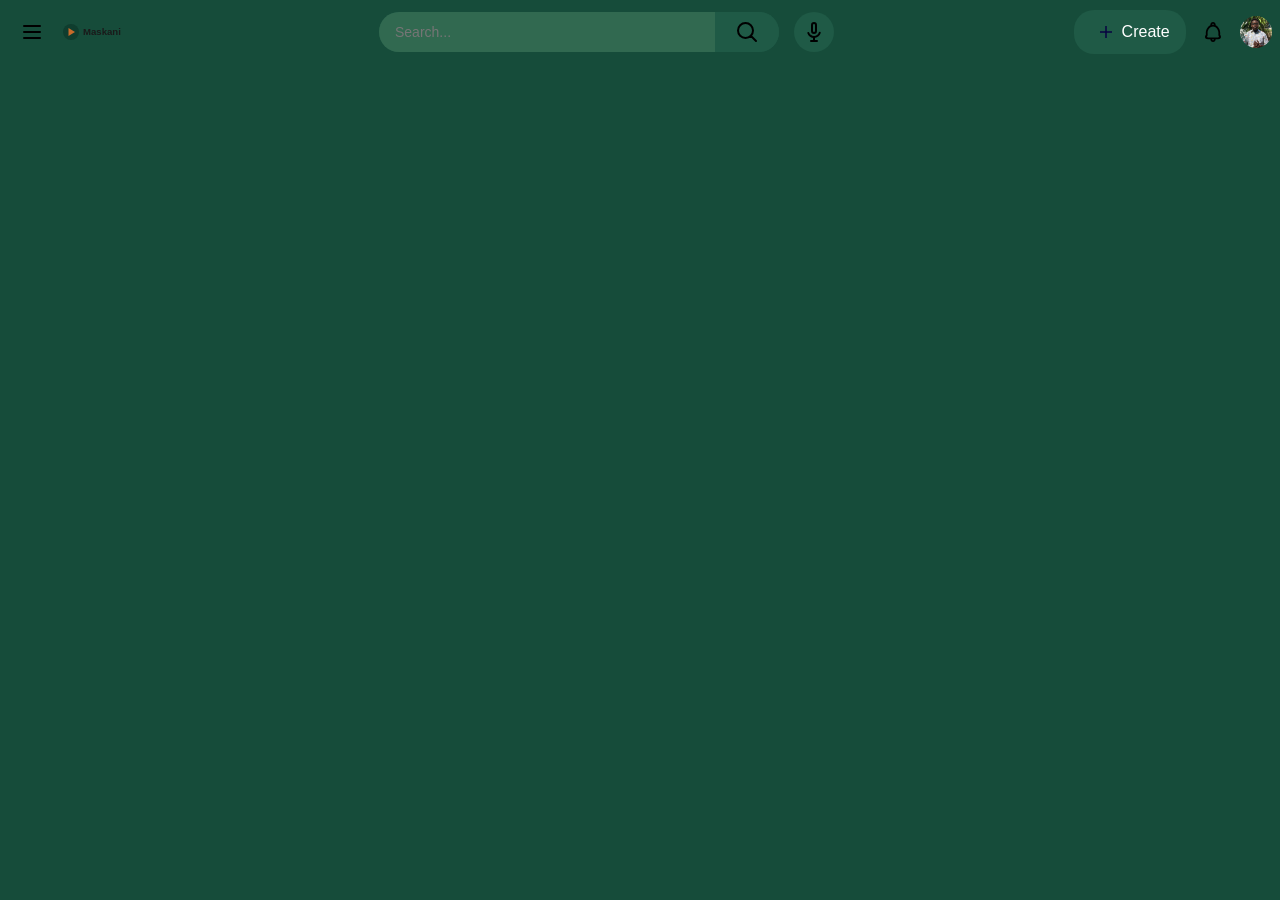
==== youtube/index.html @ ced5d8c9 "Done: With the header" ====
<!doctype html>
<html lang="en">
  <head>
    <meta charset="UTF-8" />
    <meta name="viewport" content="width=device-width, initial-scale=1.0" />
    <link rel="stylesheet" href="style.css" />
    <title>Maskani</title>
  </head>
  <body>
    <!-- Header -->
    <header>
      <!-- Logo -->
      <section class="logo_section">
        <button type="button">
          <img src="./assets/hamburger.svg" alt="hamburger icon" />
        </button>
        <a href="#" class="logo">
          <img src="./assets/maskani_logo.svg" alt="Maskani logo icon" />
        </a>
      </section>
      <!-- Search area -->
      <section class="search_area">
        <form>
          <input
            type="text"
            name="searched_name"
            id="searched_name"
            placeholder="Search..."
          />
          <button type="submit">
            <img src="./assets/search.svg" alt="search icon" />
          </button>
        </form>
        <button type="button">
          <img src="./assets/mic.svg" alt="mic search icon" />
        </button>
      </section>
      <!-- Profile area -->
      <section class="profile_area">
        <div class="create_btn">
          <img src="./assets/add.svg" alt="create icon" />
          <span>Create</span>
        </div>

        <img src="./assets/notifications.svg" alt="notifications icon" />

        <button type="button" class="user_profile">
          <img src="./assets/me.jpg" alt="user's profile icon" />
        </button>
      </section>
    </header>
    <div>
      <!-- Side Panel -->
      <aside></aside>
      <!-- Main -->
      <main></main>
    </div>
  </body>
</html>
---- youtube/style.css ----
/* ---------------- Color Scheme ---------------- */
:root {
  --primary: #164c3a;
  --secondary: #1F5A46;
  --soft-green: #316950;
  --hover-focus: #0d5740;
  --white: #ffffff;
}

/* ---------------- Resetting styles ---------------- */
* {
  margin: 0;
  padding: 0;
  box-sizing: border-box;
}

button {
  background: none;
  border: none;
  cursor: pointer;
  display: flex;
  align-items: center;
}

body {
  font-family: Arial, sans-serif;
  background-color: var(--primary); /* Changed background so the header stands out */
}

/* ---------------- Header Section ---------------- */
header {
  display: flex;
  align-items: center;
  justify-content: space-between;
  padding: 0 20px;
  height: 64px;
  color: white;
}

/* This targets all three main sections in the header */
header section {
  display: flex;
  align-items: center;
  gap: 15px;
}

/* Standardizing icon sizes */
header img {
  height: 24px;
}

/* Logo Section */
.logo {
  display: flex;
  align-items: center;
}

/* Search Area */
.search_area form {
  display: flex;
  align-items: center;
  background: var(--secondary);
  border-radius: 40px;
  overflow: hidden;
  width: 400px;
}

.search_area input {
  background: var(--soft-green);
  height: 40px;
  outline: none;
  border: none;
  padding: 0 16px;
  flex: 1;
  font-size: 14px;
}

.search_area button[type="submit"] {
  height: 40px;
  background: var(--secondary);
  padding: 0 20px;
}

/* Mic button style */
.search_area > button[type="button"] {
  height: 40px;
  width: 40px;
  border-radius: 50%;
  background: var(--secondary);
  justify-content: center;
}

/* Profile Area Customization */
.profile_area {
  display: flex;
  align-items: center;
  justify-content: space-between;
  width: 15%;
}
.profile_area .create_btn {
  display: flex;
  align-items: center;
  justify-content: space-evenly;
  gap: 5%;
  background: var(--secondary);
  padding: 10px 20px;
  border-radius: 20px;
}

.user_profile img {
  border-radius: 50%;
  width: 32px;
  height: 32px;
}
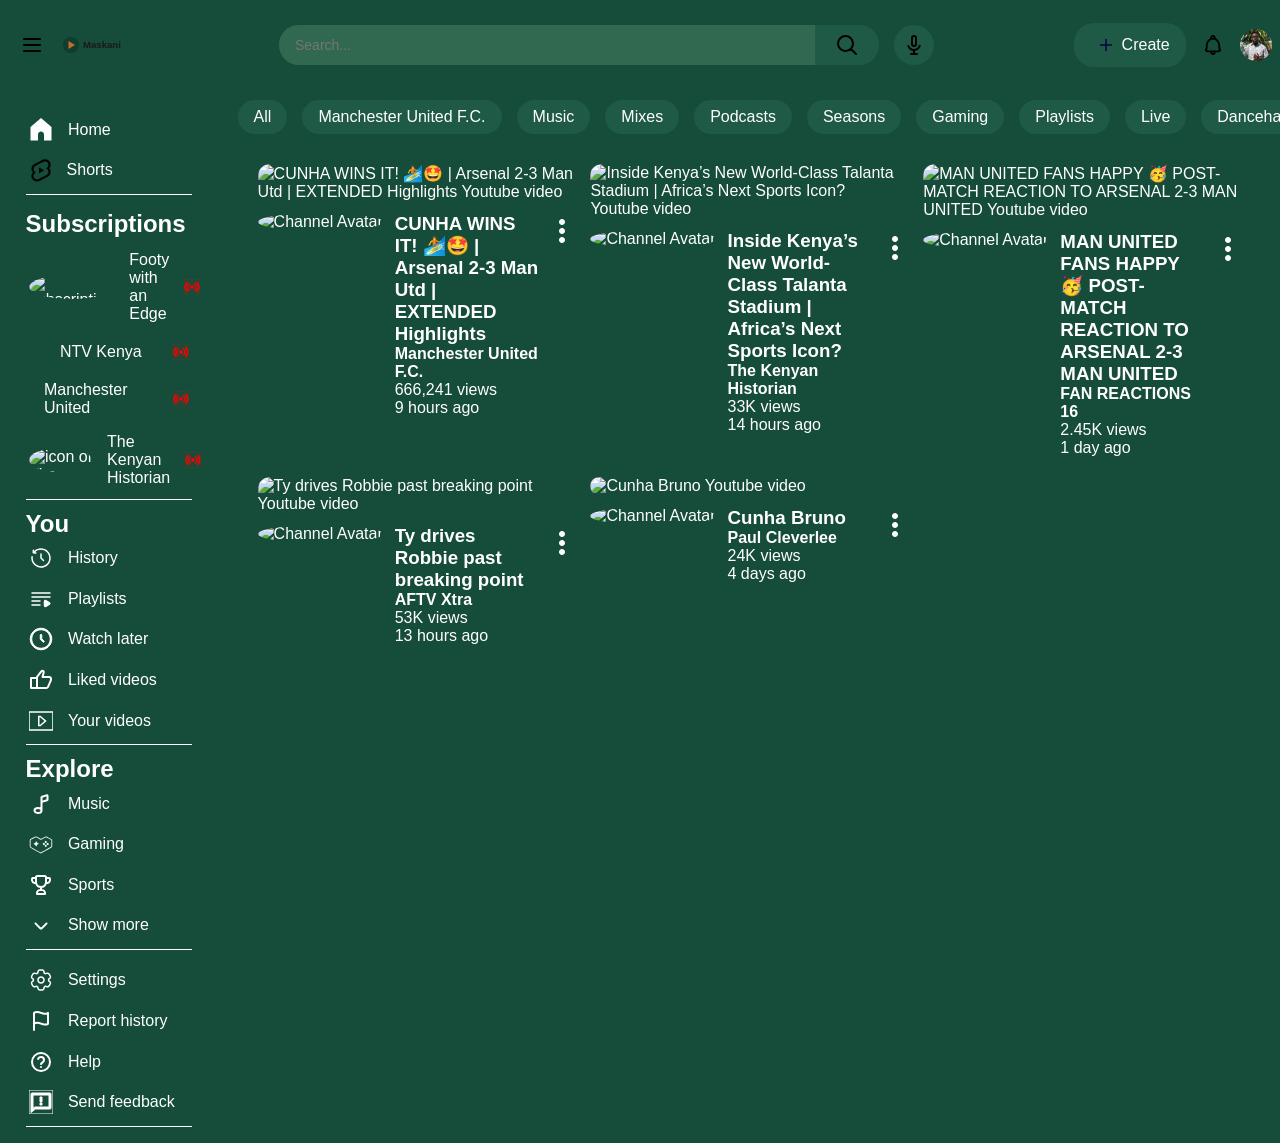
==== commit dfac22dd: "Done: The sidebar and main panel" ====
--- a/youtube/index.html
+++ b/youtube/index.html
@@ -49,11 +49,311 @@
         </button>
       </section>
     </header>
-    <div>
+    <div class="content_body">
       <!-- Side Panel -->
-      <aside></aside>
+      <aside>
+        <section class="navigation">
+          <div>
+            <img src="./assets/home.svg" alt="youtube home icon" />
+            <p>Home</p>
+          </div>
+          <div>
+            <img src="./assets/shorts_black.png" alt="youtube shorts icon" />
+            <p>Shorts</p>
+          </div>
+        </section>
+        <section class="subscriptions">
+          <h2>Subscriptions</h2>
+          <div>
+            <img
+              src="https://yt3.googleusercontent.com/XsuWlxRktIeP_JU7_lpC08WMM49f12h-vGqWq9CHZ5HV76GjcE4D1ZpHOHjFo29uQURJ4eW4Vqc=s160-c-k-c0x00ffffff-no-rj"
+              alt="subscription channel icon"
+            />
+            <p>Footy with an Edge</p>
+            <img
+              src="./assets/broadcast.svg"
+              alt="broadcast icon"
+              class="broadcast_icon"
+            />
+          </div>
+          <div>
+            <img
+              src="https://yt3.googleusercontent.com/BXqMO9VfeJGnU-D-0jdB-jVrbYXqFN4QX0ipmbF2QNKdy5nH6QZ3Sc4n0KIsOxbdXuTwGdGWfw=s160-c-k-c0x00ffffff-no-rj"
+              alt=""
+            />
+            <p>NTV Kenya</p>
+            <img
+              src="./assets/broadcast.svg"
+              alt="broadcast icon"
+              class="broadcast_icon"
+            />
+          </div>
+          <div>
+            <img
+              src="https://yt3.googleusercontent.com/uQw5PHvOQQknVElVANpy5E_j7Wq0v9nBA_okGFoCe4OkhqMzv4TONA8lWnLzOwwzslJ-Yflv=s160-c-k-c0x00ffffff-no-rj"
+              alt=""
+            />
+            <p>Manchester United</p>
+            <img
+              src="./assets/broadcast.svg"
+              alt="broadcast icon"
+              class="broadcast_icon"
+            />
+          </div>
+          <div>
+            <img
+              src="https://yt3.googleusercontent.com/ATxuinCTwu-uK-LXLjF-MwKmXaqrn1IqIWMROAy4TNAT9kHEiAZykdkxZx7y4TbR-nRfa4etLg=s160-c-k-c0x00ffffff-no-rj"
+              alt="icon of The Kenyan Historian channel"
+            />
+            <p>The Kenyan Historian</p>
+            <img
+              src="./assets/broadcast.svg"
+              alt="broadcast icon"
+              class="broadcast_icon"
+            />
+          </div>
+        </section>
+        <section class="you">
+          <h2>You</h2>
+          <div>
+            <img src="./assets/history.svg" alt="youtube home icon" />
+            <p>History</p>
+          </div>
+          <div>
+            <img src="./assets/playlist.svg" alt="youtube home icon" />
+            <p>Playlists</p>
+          </div>
+          <div>
+            <img src="./assets/clock.svg" alt="youtube home icon" />
+            <p>Watch later</p>
+          </div>
+          <div>
+            <img src="./assets/thumb-up.svg" alt="youtube home icon" />
+            <p>Liked videos</p>
+          </div>
+          <div>
+            <img src="./assets/video.svg" alt="youtube home icon" />
+            <p>Your videos</p>
+          </div>
+        </section>
+        <section class="explore">
+          <h2>Explore</h2>
+          <div>
+            <img src="./assets/music.svg" alt="youtube home icon" />
+            <p>Music</p>
+          </div>
+          <div>
+            <img src="./assets/gaming.svg" alt="youtube home icon" />
+            <p>Gaming</p>
+          </div>
+          <div>
+            <img src="./assets/trophy.svg" alt="youtube home icon" />
+            <p>Sports</p>
+          </div>
+          <div>
+            <img src="./assets/arrow-down.svg" alt="youtube home icon" />
+            <p>Show more</p>
+          </div>
+        </section>
+        <section class="settings">
+          <div>
+            <img src="./assets/settings.svg" alt="youtube home icon" />
+            <p>Settings</p>
+          </div>
+          <div>
+            <img src="./assets/flag.svg" alt="youtube home icon" />
+            <p>Report history</p>
+          </div>
+          <div>
+            <img src="./assets/help.svg" alt="youtube home icon" />
+            <p>Help</p>
+          </div>
+          <div>
+            <img src="./assets/feedback.svg" alt="youtube home icon" />
+            <p>Send feedback</p>
+          </div>
+        </section>
+      </aside>
       <!-- Main -->
-      <main></main>
+      <main>
+        <div class="categories_bar">
+          <div class="category_item">All</div>
+          <div class="category_item">Manchester United F.C.</div>
+          <div class="category_item">Music</div>
+          <div class="category_item">Mixes</div>
+          <div class="category_item">Podcasts</div>
+          <div class="category_item">Seasons</div>
+          <div class="category_item">Gaming</div>
+          <div class="category_item">Playlists</div>
+          <div class="category_item">Live</div>
+          <div class="category_item">Dancehall</div>
+          <div class="category_item">African Music</div>
+          <div class="category_item">Intelligence</div>
+          <div class="category_item">Psychology</div>
+          <div class="category_item">Chess</div>
+          <div class="category_item">Programming</div>
+          <div class="category_item">Science & Technology</div>
+          <div class="category_item">Travel</div>
+          <div class="category_item">Health & Fitness</div>
+          <div class="category_item">Comedy</div>
+          <div class="category_item">News</div>
+        </div>
+        <div class="videos">
+          <div class="video_item">
+            <div>
+              <img
+                class="video_img"
+                src="https://i.ytimg.com/vi/8I4Vov6p1jI/hq720.jpg?sqp=-oaymwEcCNAFEJQDSFXyq4qpAw4IARUAAIhCGAFwAcABBg==&rs=AOn4CLDqfICnHZ2ANGAN02NIiOpJx0h5Lw"
+                alt="CUNHA WINS IT! 🏄🤩 | Arsenal 2-3 Man Utd | EXTENDED Highlights Youtube video"
+              />
+            </div>
+            <div class="video_description">
+              <div>
+                <img
+                  src="https://yt3.googleusercontent.com/uQw5PHvOQQknVElVANpy5E_j7Wq0v9nBA_okGFoCe4OkhqMzv4TONA8lWnLzOwwzslJ-Yflv=s160-c-k-c0x00ffffff-no-rj"
+                  alt="Channel Avatar"
+                />
+              </div>
+              <div>
+                <h3>
+                  CUNHA WINS IT! 🏄🤩 | Arsenal 2-3 Man Utd | EXTENDED
+                  Highlights
+                </h3>
+                <h4>Manchester United F.C.</h4>
+                <div>
+                  <p>666,241 views</p>
+                  <p>9 hours ago</p>
+                </div>
+              </div>
+              <div>
+                <img src="./assets/dots.svg" alt="Options" />
+              </div>
+            </div>
+          </div>
+
+          <div class="video_item">
+            <div>
+              <img
+                class="video_img"
+                src="https://i.ytimg.com/vi/qbU3euAaPuo/hq720.jpg?sqp=-oaymwEcCNAFEJQDSFXyq4qpAw4IARUAAIhCGAFwAcABBg==&rs=AOn4CLD5NZy5iUtoDcyKB3Xdhj9Ks6ZDjA"
+                alt="Inside Kenya’s New World-Class Talanta Stadium | Africa’s Next Sports Icon? Youtube video"
+              />
+            </div>
+            <div class="video_description">
+              <div>
+                <img
+                  src="https://yt3.googleusercontent.com/ATxuinCTwu-uK-LXLjF-MwKmXaqrn1IqIWMROAy4TNAT9kHEiAZykdkxZx7y4TbR-nRfa4etLg=s160-c-k-c0x00ffffff-no-rj"
+                  alt="Channel Avatar"
+                />
+              </div>
+              <div>
+                <h3>
+                  Inside Kenya’s New World-Class Talanta Stadium | Africa’s Next
+                  Sports Icon?
+                </h3>
+                <h4>The Kenyan Historian</h4>
+                <div>
+                  <p>33K views</p>
+                  <p>14 hours ago</p>
+                </div>
+              </div>
+              <div>
+                <img src="./assets/dots.svg" alt="Options" />
+              </div>
+            </div>
+          </div>
+
+          <div class="video_item">
+            <div>
+              <img
+                class="video_img"
+                src="https://i.ytimg.com/vi/zSeqVA9MsfA/hq720.jpg?sqp=-oaymwEcCNAFEJQDSFXyq4qpAw4IARUAAIhCGAFwAcABBg==&rs=AOn4CLDRgSA_qW2IqdHMJErBhK0gRVRt9w"
+                alt="MAN UNITED FANS HAPPY 🥳 POST-MATCH REACTION TO ARSENAL 2-3 MAN UNITED Youtube video"
+              />
+            </div>
+            <div class="video_description">
+              <div>
+                <img
+                  src="https://yt3.googleusercontent.com/zlRsmao2vLIu3iRtGbNSZfdWKqVVrmVV5GtyBO-GHjHCP46zMhiY5cLrxstgArUxu30_5jIjxog=s160-c-k-c0x00ffffff-no-rj"
+                  alt="Channel Avatar"
+                />
+              </div>
+              <div>
+                <h3>
+                  MAN UNITED FANS HAPPY 🥳 POST-MATCH REACTION TO ARSENAL 2-3
+                  MAN UNITED
+                </h3>
+                <h4>FAN REACTIONS 16</h4>
+                <div>
+                  <p>2.45K views</p>
+                  <p>1 day ago</p>
+                </div>
+              </div>
+              <div>
+                <img src="./assets/dots.svg" alt="Options" />
+              </div>
+            </div>
+          </div>
+
+          <div class="video_item">
+            <div>
+              <img
+                class="video_img"
+                src="https://i.ytimg.com/vi/ubQwHJWCBM0/hq720.jpg?sqp=-oaymwEcCNAFEJQDSFXyq4qpAw4IARUAAIhCGAFwAcABBg==&rs=AOn4CLAHGQLpi_MKxA-XgcsPsvaNWzBjHQ"
+                alt="Ty drives Robbie past breaking point Youtube video"
+              />
+            </div>
+            <div class="video_description">
+              <div>
+                <img
+                  src="https://yt3.googleusercontent.com/gZkh4agIpOR393g65L3plhEJJfFmItIwSwi9YGoxs-Rag0_WTltRn4rcmtA3oR04vxaiL8SugWc=s160-c-k-c0x00ffffff-no-rj"
+                  alt="Channel Avatar"
+                />
+              </div>
+              <div>
+                <h3>Ty drives Robbie past breaking point</h3>
+                <h4>AFTV Xtra</h4>
+                <div>
+                  <p>53K views</p>
+                  <p>13 hours ago</p>
+                </div>
+              </div>
+              <div>
+                <img src="./assets/dots.svg" alt="Options" />
+              </div>
+            </div>
+          </div>
+
+          <div class="video_item">
+            <div>
+              <img
+                class="video_img"
+                src="https://i.ytimg.com/vi/lWLlvYZEWug/hq720.jpg?sqp=-oaymwEcCNAFEJQDSFXyq4qpAw4IARUAAIhCGAFwAcABBg==&rs=AOn4CLAVaUemZ2HybhKSpQqKV0uUR7aY8w"
+                alt="Cunha Bruno Youtube video"
+              />
+            </div>
+            <div class="video_description">
+              <div>
+                <img
+                  src="https://yt3.googleusercontent.com/G0UzOnmeuJ_3EE2KVCHxTFRjxNJo7sCZ9Uvu1_fxQT64OspNIOHftaE26d3Jn5nJFidg_gC_qg=s160-c-k-c0x00ffffff-no-rj"
+                  alt="Channel Avatar"
+                />
+              </div>
+              <div>
+                <h3>Cunha Bruno</h3>
+                <h4>Paul Cleverlee</h4>
+                <div>
+                  <p>24K views</p>
+                  <p>4 days ago</p>
+                </div>
+              </div>
+              <div>
+                <img src="./assets/dots.svg" alt="Options" />
+              </div>
+            </div>
+          </div>
+        </div>
+      </main>
     </div>
   </body>
 </html>
--- a/youtube/style.css
+++ b/youtube/style.css
@@ -3,7 +3,7 @@
   --primary: #164c3a;
   --secondary: #1F5A46;
   --soft-green: #316950;
-  --hover-focus: #0d5740;
+  --hover-focus: #217259;
   --white: #ffffff;
 }
 
@@ -14,6 +14,17 @@
   box-sizing: border-box;
 }
 
+body {
+  font-family: Arial, sans-serif;
+  background-color: var(--primary);
+  color: white;
+}
+
+/* Standardizing icon n buttons */
+img {
+  height: 24px;
+}
+
 button {
   background: none;
   border: none;
@@ -22,19 +33,13 @@
   align-items: center;
 }
 
-body {
-  font-family: Arial, sans-serif;
-  background-color: var(--primary); /* Changed background so the header stands out */
-}
-
 /* ---------------- Header Section ---------------- */
 header {
   display: flex;
   align-items: center;
   justify-content: space-between;
   padding: 0 20px;
-  height: 64px;
-  color: white;
+  height: 10vh;
 }
 
 /* This targets all three main sections in the header */
@@ -44,11 +49,6 @@
   gap: 15px;
 }
 
-/* Standardizing icon sizes */
-header img {
-  height: 24px;
-}
-
 /* Logo Section */
 .logo {
   display: flex;
@@ -62,11 +62,12 @@
   background: var(--secondary);
   border-radius: 40px;
   overflow: hidden;
-  width: 400px;
+  width: 600px;
 }
 
 .search_area input {
   background: var(--soft-green);
+  color: white;
   height: 40px;
   outline: none;
   border: none;
@@ -111,4 +112,113 @@
   border-radius: 50%;
   width: 32px;
   height: 32px;
+}
+
+.content_body {
+  display: flex;
+}
+
+/* ---------------- Aside Section ---------------- */
+aside {
+  display: flex;
+  flex-direction: column;
+  width: 17%;
+  min-height: 90vh;
+  padding: 1% 2%;
+  overflow: scroll;
+}
+
+aside section {
+  display: flex;
+  flex-direction: column;
+  padding: 2% 0;
+  margin: 2% 0;
+  cursor: pointer;
+  border-bottom: 1px solid white;
+}
+
+aside section div {
+  display: flex;
+  flex-direction: row;
+  align-items: center;
+  padding: 5% 2%;
+  gap: 15px;
+}
+
+aside section div:hover {
+  background: var(--hover-focus);
+}
+
+.subscriptions h2{
+  margin: 3% 0;
+}
+
+.subscriptions div {
+  display: flex;
+  justify-content: space-between;
+}
+
+.subscriptions img:nth-child(1) {
+  border-radius: 50%;
+}
+
+.subscriptions img:nth-child(3) {
+  height: 16px;
+}
+
+/* ---------------- Main Content Section ---------------- */
+main {
+  flex: 1;
+  padding: 0 20px;
+  min-height: 90vh;
+  overflow: hidden;
+}
+
+.categories_bar {
+  display: flex;
+  text-wrap: nowrap;
+  gap: 15px;
+  padding: 10px 0;
+}
+
+.category_item {
+  background: var(--secondary);
+  padding: 8px 16px;
+  border-radius: 20px;
+  cursor: pointer;
+}
+.videos {
+  display: grid;
+  grid-template-columns: repeat(auto-fill, minmax(300px, 1fr));
+  gap: 20px 16px;
+  padding: 20px;
+}
+
+.video_img {
+  width: 100%;
+  height: fit-content;
+  object-fit: cover;
+  border-radius: 12px;
+  margin-bottom: 12px;
+}
+
+.video_description {
+  display: flex;
+  justify-content: space-between;
+  gap: 12px;
+}
+.video_description div:nth-child(2) {
+  flex: 1;
+}
+/* Size the avatar specifically */
+.video_description img:first-of-type {
+  width: 36px;
+  height: 36px;
+  border-radius: 50%;
+}
+
+/* Target the "dots" menu icon */
+.video_description div:last-child img {
+  width: 24px;
+  cursor: pointer;
 }
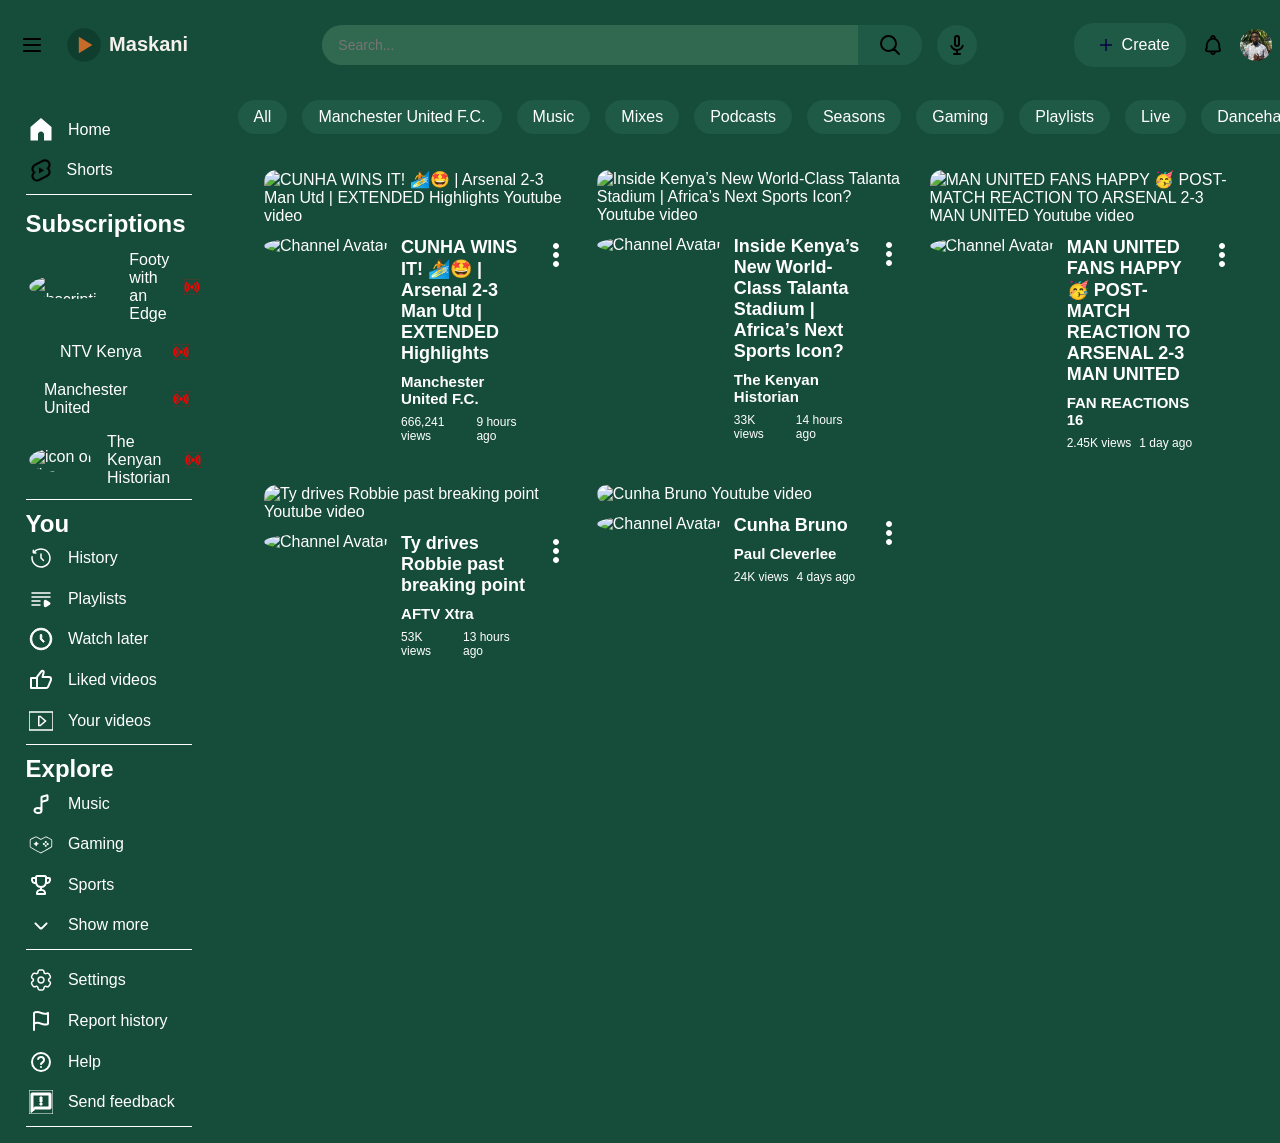
==== commit 964c07fa: "Finalize the thumbnails and logo" ====
--- a/youtube/index.html
+++ b/youtube/index.html
@@ -199,7 +199,11 @@
           <div class="category_item">News</div>
         </div>
         <div class="videos">
-          <div class="video_item">
+          <a
+            href="https://www.youtube.com/watch?v=8I4Vov6p1jI&pp=0gcJCYcKAYcqIYzv"
+            target="_blank"
+            class="video_item"
+          >
             <div>
               <img
                 class="video_img"
@@ -220,7 +224,7 @@
                   Highlights
                 </h3>
                 <h4>Manchester United F.C.</h4>
-                <div>
+                <div class="video_time">
                   <p>666,241 views</p>
                   <p>9 hours ago</p>
                 </div>
@@ -229,9 +233,13 @@
                 <img src="./assets/dots.svg" alt="Options" />
               </div>
             </div>
-          </div>
-
-          <div class="video_item">
+          </a>
+
+          <a
+            href="https://www.youtube.com/watch?v=qbU3euAaPuo&pp=0gcJCYcKAYcqIYzv"
+            target="_blank"
+            class="video_item"
+          >
             <div>
               <img
                 class="video_img"
@@ -252,7 +260,7 @@
                   Sports Icon?
                 </h3>
                 <h4>The Kenyan Historian</h4>
-                <div>
+                <div  class="video_time">
                   <p>33K views</p>
                   <p>14 hours ago</p>
                 </div>
@@ -261,9 +269,13 @@
                 <img src="./assets/dots.svg" alt="Options" />
               </div>
             </div>
-          </div>
-
-          <div class="video_item">
+          </a>
+
+          <a
+            href="https://www.youtube.com/watch?v=zSeqVA9MsfA&pp=0gcJCYcKAYcqIYzv"
+            target="_blank"
+            class="video_item"
+          >
             <div>
               <img
                 class="video_img"
@@ -284,7 +296,7 @@
                   MAN UNITED
                 </h3>
                 <h4>FAN REACTIONS 16</h4>
-                <div>
+                <div  class="video_time">
                   <p>2.45K views</p>
                   <p>1 day ago</p>
                 </div>
@@ -293,9 +305,13 @@
                 <img src="./assets/dots.svg" alt="Options" />
               </div>
             </div>
-          </div>
-
-          <div class="video_item">
+          </a>
+
+          <a
+            href="https://www.youtube.com/watch?v=ubQwHJWCBM0&pp=0gcJCYcKAYcqIYzv"
+            target="_blank"
+            class="video_item"
+          >
             <div>
               <img
                 class="video_img"
@@ -313,7 +329,7 @@
               <div>
                 <h3>Ty drives Robbie past breaking point</h3>
                 <h4>AFTV Xtra</h4>
-                <div>
+                <div  class="video_time">
                   <p>53K views</p>
                   <p>13 hours ago</p>
                 </div>
@@ -322,9 +338,13 @@
                 <img src="./assets/dots.svg" alt="Options" />
               </div>
             </div>
-          </div>
-
-          <div class="video_item">
+          </a>
+
+          <a
+            href="https://www.youtube.com/watch?v=lWLlvYZEWug&pp=0gcJCYcKAYcqIYzv"
+            target="_blank"
+            class="video_item"
+          >
             <div>
               <img
                 class="video_img"
@@ -342,7 +362,7 @@
               <div>
                 <h3>Cunha Bruno</h3>
                 <h4>Paul Cleverlee</h4>
-                <div>
+                <div  class="video_time">
                   <p>24K views</p>
                   <p>4 days ago</p>
                 </div>
@@ -351,7 +371,7 @@
                 <img src="./assets/dots.svg" alt="Options" />
               </div>
             </div>
-          </div>
+          </a>
         </div>
       </main>
     </div>
--- a/youtube/style.css
+++ b/youtube/style.css
@@ -33,6 +33,11 @@
   align-items: center;
 }
 
+a {
+  text-decoration: none;
+  color: inherit;
+}
+
 /* ---------------- Header Section ---------------- */
 header {
   display: flex;
@@ -53,6 +58,10 @@
 .logo {
   display: flex;
   align-items: center;
+}
+
+.logo img {
+  height: 50px;
 }
 
 /* Search Area */
@@ -187,11 +196,21 @@
   border-radius: 20px;
   cursor: pointer;
 }
+
 .videos {
   display: grid;
   grid-template-columns: repeat(auto-fill, minmax(300px, 1fr));
   gap: 20px 16px;
   padding: 20px;
+}
+
+.videos a {
+  padding: 2%;
+}
+
+.videos a:hover{
+  background: var(--hover-focus);
+  border-radius: 12px;
 }
 
 .video_img {
@@ -205,11 +224,25 @@
 .video_description {
   display: flex;
   justify-content: space-between;
-  gap: 12px;
-}
+  gap: 0 12px;
+}
+
+.video_description h3 {
+  font-size: 18px;
+  margin-bottom: 4px;
+}
+
+.video_description h4 {
+  font-size: 15px;
+}
+
 .video_description div:nth-child(2) {
   flex: 1;
-}
+  display: flex;
+  flex-direction: column;
+  gap: 5px;
+}
+
 /* Size the avatar specifically */
 .video_description img:first-of-type {
   width: 36px;
@@ -221,4 +254,11 @@
 .video_description div:last-child img {
   width: 24px;
   cursor: pointer;
+}
+
+.video_time {
+  display: flex;
+  gap: 8px;
+  font-size: 12px;
+  padding: 2% 0;
 }
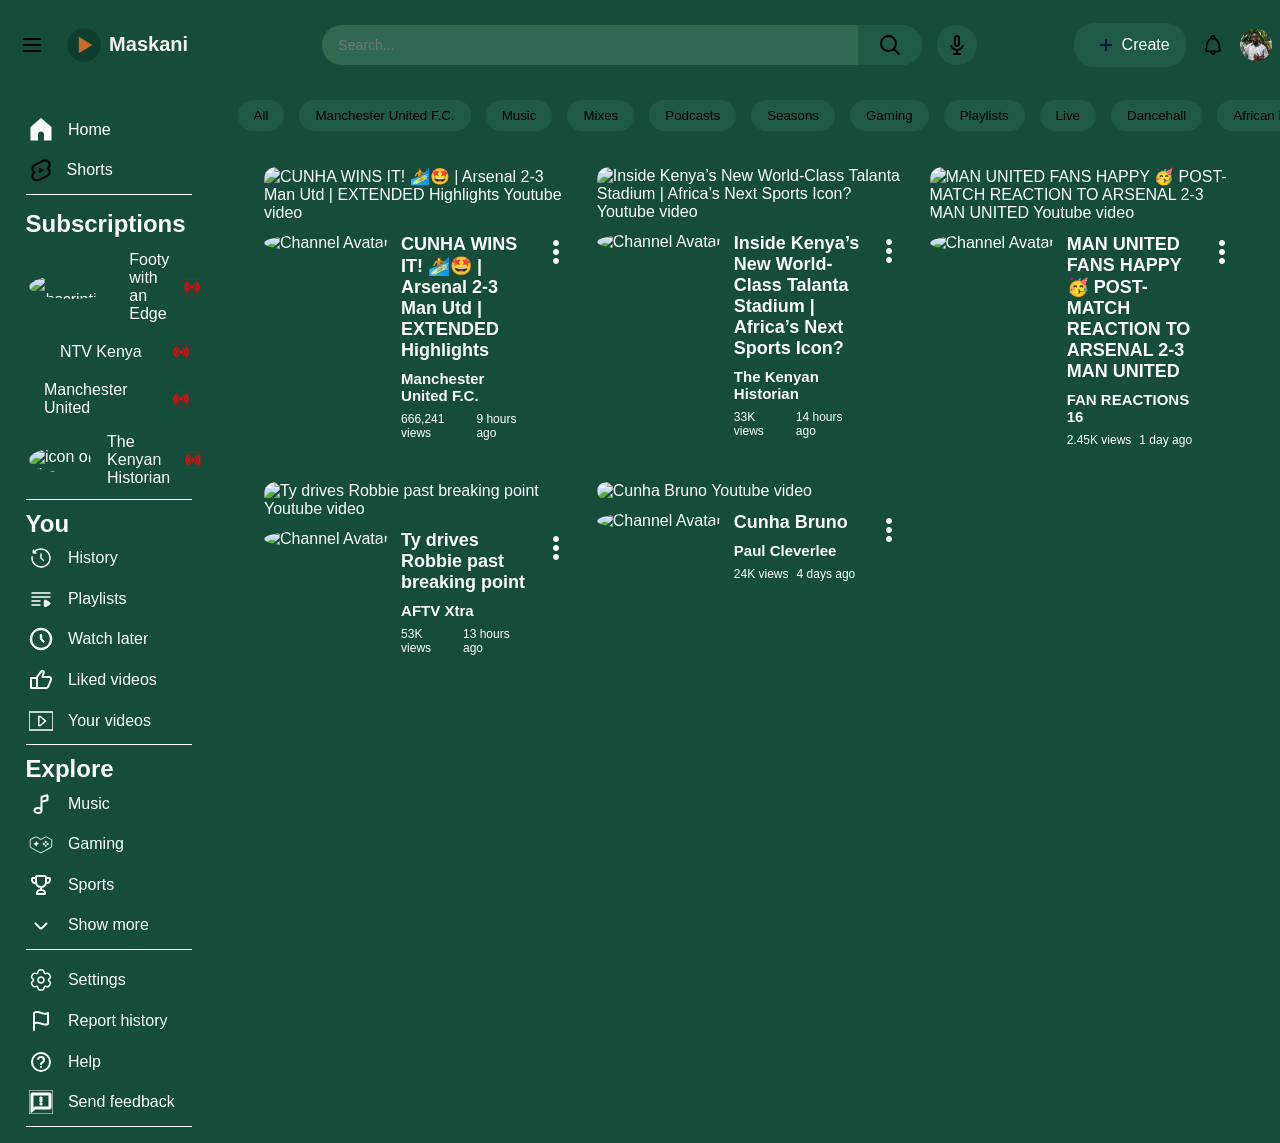
==== commit fe9dadd8: "Done: Adding comments" ====
--- a/youtube/index.html
+++ b/youtube/index.html
@@ -3,6 +3,7 @@
   <head>
     <meta charset="UTF-8" />
     <meta name="viewport" content="width=device-width, initial-scale=1.0" />
+    <link rel="stylesheet" href="header.css" />
     <link rel="stylesheet" href="style.css" />
     <title>Maskani</title>
   </head>
@@ -177,30 +178,30 @@
       <!-- Main -->
       <main>
         <div class="categories_bar">
-          <div class="category_item">All</div>
-          <div class="category_item">Manchester United F.C.</div>
-          <div class="category_item">Music</div>
-          <div class="category_item">Mixes</div>
-          <div class="category_item">Podcasts</div>
-          <div class="category_item">Seasons</div>
-          <div class="category_item">Gaming</div>
-          <div class="category_item">Playlists</div>
-          <div class="category_item">Live</div>
-          <div class="category_item">Dancehall</div>
-          <div class="category_item">African Music</div>
-          <div class="category_item">Intelligence</div>
-          <div class="category_item">Psychology</div>
-          <div class="category_item">Chess</div>
-          <div class="category_item">Programming</div>
-          <div class="category_item">Science & Technology</div>
-          <div class="category_item">Travel</div>
-          <div class="category_item">Health & Fitness</div>
-          <div class="category_item">Comedy</div>
-          <div class="category_item">News</div>
+          <button class="category_item">All</button>
+          <button class="category_item">Manchester United F.C.</button>
+          <button class="category_item">Music</button>
+          <button class="category_item">Mixes</button>
+          <button class="category_item">Podcasts</button>
+          <button class="category_item">Seasons</button>
+          <button class="category_item">Gaming</button>
+          <button class="category_item">Playlists</button>
+          <button class="category_item">Live</button>
+          <button class="category_item">Dancehall</button>
+          <button class="category_item">African Music</button>
+          <button class="category_item">Intelligence</button>
+          <button class="category_item">Psychology</button>
+          <button class="category_item">Chess</button>
+          <button class="category_item">Programming</button>
+          <button class="category_item">Science & Technology</button>
+          <button class="category_item">Travel</button>
+          <button class="category_item">Health & Fitness</button>
+          <button class="category_item">Comedy</button>
+          <button class="category_item">News</button>
         </div>
         <div class="videos">
           <a
-            href="https://www.youtube.com/watch?v=8I4Vov6p1jI&pp=0gcJCYcKAYcqIYzv"
+            href="./videoplayer.html"
             target="_blank"
             class="video_item"
           >
--- a/youtube/header.css
+++ b/youtube/header.css
@@ -0,0 +1,124 @@
+/* ---------------- Color Scheme ---------------- */
+:root {
+  --primary: #164c3a;
+  --secondary: #1F5A46;
+  --soft-green: #316950;
+  --hover-focus: #217259;
+  --white: #ffffff;
+}
+
+/* ---------------- Resetting styles ---------------- */
+* {
+  margin: 0;
+  padding: 0;
+  box-sizing: border-box;
+}
+
+body {
+  font-family: Arial, sans-serif;
+  background-color: var(--primary);
+  color: white;
+}
+
+/* Standardizing icon n buttons */
+img {
+  height: 24px;
+}
+
+button {
+  background: none;
+  border: none;
+  cursor: pointer;
+  display: flex;
+  align-items: center;
+}
+
+a {
+  text-decoration: none;
+  color: inherit;
+}
+
+/* ---------------- Header Section ---------------- */
+header {
+  display: flex;
+  align-items: center;
+  justify-content: space-between;
+  padding: 0 20px;
+  height: 10vh;
+}
+
+/* This targets all three main sections in the header */
+header section {
+  display: flex;
+  align-items: center;
+  gap: 15px;
+}
+
+/* Logo Section */
+.logo {
+  display: flex;
+  align-items: center;
+}
+
+.logo img {
+  height: 50px;
+}
+
+/* Search Area */
+.search_area form {
+  display: flex;
+  align-items: center;
+  background: var(--secondary);
+  border-radius: 40px;
+  overflow: hidden;
+  width: 600px;
+}
+
+.search_area input {
+  background: var(--soft-green);
+  color: white;
+  height: 40px;
+  outline: none;
+  border: none;
+  padding: 0 16px;
+  flex: 1;
+  font-size: 14px;
+}
+
+.search_area button[type="submit"] {
+  height: 40px;
+  background: var(--secondary);
+  padding: 0 20px;
+}
+
+/* Mic button style */
+.search_area > button[type="button"] {
+  height: 40px;
+  width: 40px;
+  border-radius: 50%;
+  background: var(--secondary);
+  justify-content: center;
+}
+
+/* Profile Area Customization */
+.profile_area {
+  display: flex;
+  align-items: center;
+  justify-content: space-between;
+  width: 15%;
+}
+.profile_area .create_btn {
+  display: flex;
+  align-items: center;
+  justify-content: space-evenly;
+  gap: 5%;
+  background: var(--secondary);
+  padding: 10px 20px;
+  border-radius: 20px;
+}
+
+.user_profile img {
+  border-radius: 50%;
+  width: 32px;
+  height: 32px;
+}
--- a/youtube/style.css
+++ b/youtube/style.css
@@ -1,128 +1,3 @@
-/* ---------------- Color Scheme ---------------- */
-:root {
-  --primary: #164c3a;
-  --secondary: #1F5A46;
-  --soft-green: #316950;
-  --hover-focus: #217259;
-  --white: #ffffff;
-}
-
-/* ---------------- Resetting styles ---------------- */
-* {
-  margin: 0;
-  padding: 0;
-  box-sizing: border-box;
-}
-
-body {
-  font-family: Arial, sans-serif;
-  background-color: var(--primary);
-  color: white;
-}
-
-/* Standardizing icon n buttons */
-img {
-  height: 24px;
-}
-
-button {
-  background: none;
-  border: none;
-  cursor: pointer;
-  display: flex;
-  align-items: center;
-}
-
-a {
-  text-decoration: none;
-  color: inherit;
-}
-
-/* ---------------- Header Section ---------------- */
-header {
-  display: flex;
-  align-items: center;
-  justify-content: space-between;
-  padding: 0 20px;
-  height: 10vh;
-}
-
-/* This targets all three main sections in the header */
-header section {
-  display: flex;
-  align-items: center;
-  gap: 15px;
-}
-
-/* Logo Section */
-.logo {
-  display: flex;
-  align-items: center;
-}
-
-.logo img {
-  height: 50px;
-}
-
-/* Search Area */
-.search_area form {
-  display: flex;
-  align-items: center;
-  background: var(--secondary);
-  border-radius: 40px;
-  overflow: hidden;
-  width: 600px;
-}
-
-.search_area input {
-  background: var(--soft-green);
-  color: white;
-  height: 40px;
-  outline: none;
-  border: none;
-  padding: 0 16px;
-  flex: 1;
-  font-size: 14px;
-}
-
-.search_area button[type="submit"] {
-  height: 40px;
-  background: var(--secondary);
-  padding: 0 20px;
-}
-
-/* Mic button style */
-.search_area > button[type="button"] {
-  height: 40px;
-  width: 40px;
-  border-radius: 50%;
-  background: var(--secondary);
-  justify-content: center;
-}
-
-/* Profile Area Customization */
-.profile_area {
-  display: flex;
-  align-items: center;
-  justify-content: space-between;
-  width: 15%;
-}
-.profile_area .create_btn {
-  display: flex;
-  align-items: center;
-  justify-content: space-evenly;
-  gap: 5%;
-  background: var(--secondary);
-  padding: 10px 20px;
-  border-radius: 20px;
-}
-
-.user_profile img {
-  border-radius: 50%;
-  width: 32px;
-  height: 32px;
-}
-
 .content_body {
   display: flex;
 }
